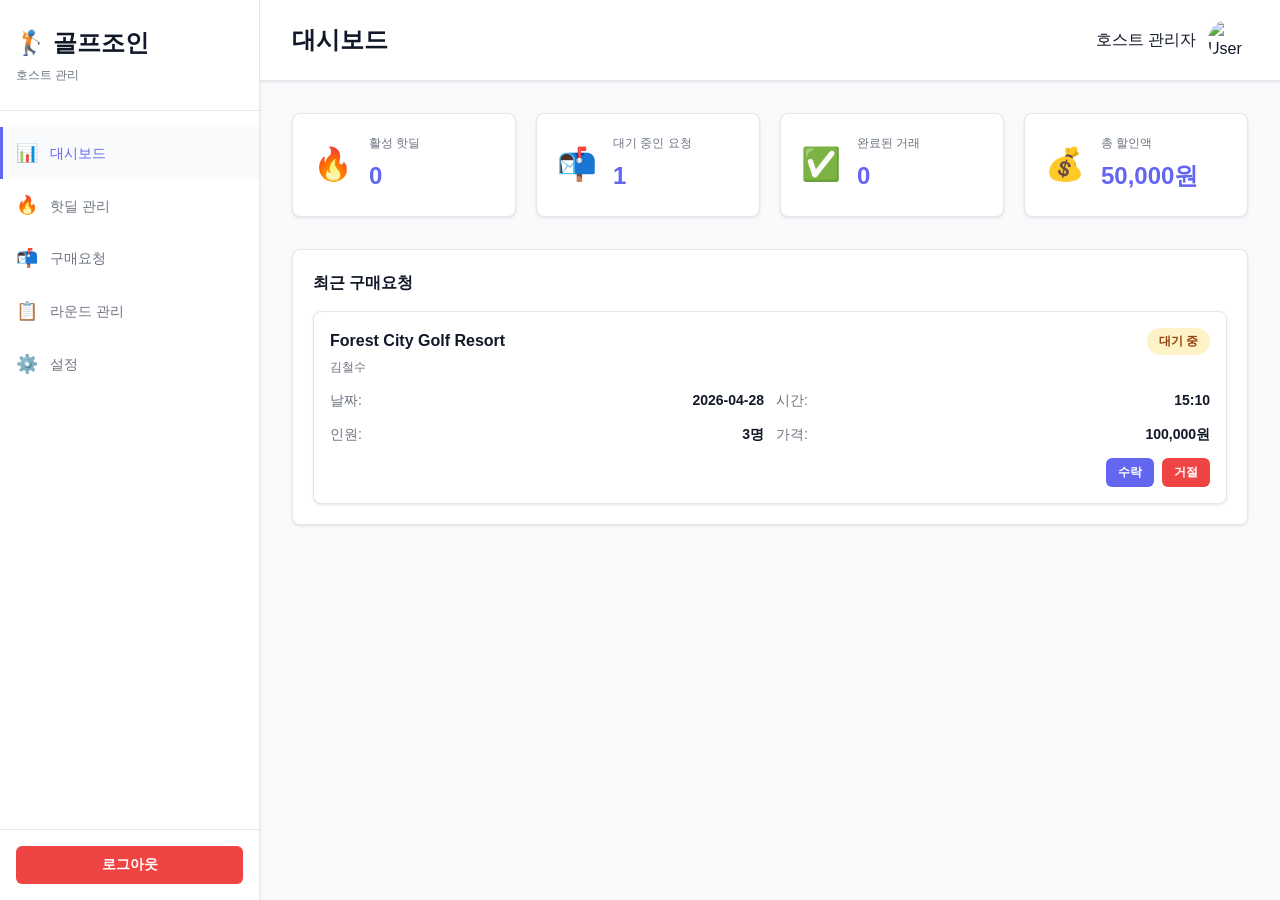
==== pages/index.html @ 5b8a66f3 "Initial commit: Golf Join Host Dashboard" ====
<!DOCTYPE html>
<html lang="ko">
<head>
    <meta charset="UTF-8">
    <meta name="viewport" content="width=device-width, initial-scale=1.0">
    <title>골프조인 - 호스트 관리 대시보드</title>
    <link rel="stylesheet" href="../styles/main.css">
</head>
<body>
    <div class="container">
        <!-- Sidebar Navigation -->
        <aside class="sidebar">
            <div class="sidebar-header">
                <h1 class="logo">🏌️ 골프조인</h1>
                <p class="subtitle">호스트 관리</p>
            </div>
            
            <nav class="sidebar-nav">
                <a href="#dashboard" class="nav-item active" data-page="dashboard">
                    <span class="icon">📊</span>
                    <span>대시보드</span>
                </a>
                <a href="#hotdeals" class="nav-item" data-page="hotdeals">
                    <span class="icon">🔥</span>
                    <span>핫딜 관리</span>
                </a>
                <a href="#requests" class="nav-item" data-page="requests">
                    <span class="icon">📬</span>
                    <span>구매요청</span>
                </a>
                <a href="#rounds" class="nav-item" data-page="rounds">
                    <span class="icon">📋</span>
                    <span>라운드 관리</span>
                </a>
                <a href="#settings" class="nav-item" data-page="settings">
                    <span class="icon">⚙️</span>
                    <span>설정</span>
                </a>
            </nav>

            <div class="sidebar-footer">
                <button id="logoutBtn" class="logout-btn">로그아웃</button>
            </div>
        </aside>

        <!-- Main Content -->
        <main class="main-content">
            <!-- Header -->
            <header class="header">
                <div class="header-left">
                    <h2 id="pageTitle">대시보드</h2>
                </div>
                <div class="header-right">
                    <div class="user-info">
                        <span id="userName">호스트</span>
                        <img id="userAvatar" src="https://via.placeholder.com/40" alt="User" class="avatar">
                    </div>
                </div>
            </header>

            <!-- Content Area -->
            <div class="content">
                <!-- Dashboard Page -->
                <div id="dashboard-page" class="page active">
                    <div class="stats-grid">
                        <div class="stat-card">
                            <div class="stat-icon">🔥</div>
                            <div class="stat-content">
                                <p class="stat-label">활성 핫딜</p>
                                <p class="stat-value" id="activeHotdeals">0</p>
                            </div>
                        </div>
                        <div class="stat-card">
                            <div class="stat-icon">📬</div>
                            <div class="stat-content">
                                <p class="stat-label">대기 중인 요청</p>
                                <p class="stat-value" id="pendingRequests">0</p>
                            </div>
                        </div>
                        <div class="stat-card">
                            <div class="stat-icon">✅</div>
                            <div class="stat-content">
                                <p class="stat-label">완료된 거래</p>
                                <p class="stat-value" id="completedDeals">0</p>
                            </div>
                        </div>
                        <div class="stat-card">
                            <div class="stat-icon">💰</div>
                            <div class="stat-content">
                                <p class="stat-label">총 할인액</p>
                                <p class="stat-value" id="totalDiscount">0원</p>
                            </div>
                        </div>
                    </div>

                    <div class="recent-section">
                        <h3>최근 구매요청</h3>
                        <div id="recentRequests" class="requests-list">
                            <p class="empty-state">구매요청이 없습니다</p>
                        </div>
                    </div>
                </div>

                <!-- Hotdeals Management Page -->
                <div id="hotdeals-page" class="page">
                    <div class="page-header">
                        <h3>핫딜 관리</h3>
                        <button id="addHotdealBtn" class="btn btn-primary">+ 새 핫딜 등록</button>
                    </div>
                    <div id="hotdealsList" class="hotdeals-list">
                        <p class="empty-state">등록된 핫딜이 없습니다</p>
                    </div>
                </div>

                <!-- Requests Management Page -->
                <div id="requests-page" class="page">
                    <div class="page-header">
                        <h3>구매요청 관리</h3>
                        <div class="filter-group">
                            <select id="statusFilter" class="filter-select">
                                <option value="">모든 상태</option>
                                <option value="pending">대기 중</option>
                                <option value="confirmed">확정됨</option>
                                <option value="cancelled">취소됨</option>
                            </select>
                        </div>
                    </div>
                    <div id="requestsList" class="requests-list">
                        <p class="empty-state">구매요청이 없습니다</p>
                    </div>
                </div>

                <!-- Rounds Management Page -->
                <div id="rounds-page" class="page">
                    <div class="page-header">
                        <h3>라운드 관리</h3>
                        <button id="addRoundBtn" class="btn btn-primary">+ 새 라운드 등록</button>
                    </div>
                    <div id="roundsList" class="rounds-list">
                        <p class="empty-state">등록된 라운드가 없습니다</p>
                    </div>
                </div>

                <!-- Settings Page -->
                <div id="settings-page" class="page">
                    <div class="settings-section">
                        <h3>계정 설정</h3>
                        <form id="settingsForm" class="settings-form">
                            <div class="form-group">
                                <label>호스트명</label>
                                <input type="text" id="hostName" class="form-input" placeholder="호스트명">
                            </div>
                            <div class="form-group">
                                <label>이메일</label>
                                <input type="email" id="hostEmail" class="form-input" placeholder="이메일">
                            </div>
                            <div class="form-group">
                                <label>연락처</label>
                                <input type="tel" id="hostPhone" class="form-input" placeholder="010-0000-0000">
                            </div>
                            <button type="submit" class="btn btn-primary">저장</button>
                        </form>
                    </div>
                </div>
            </div>
        </main>
    </div>

    <!-- Modal for adding hotdeal -->
    <div id="hotdealModal" class="modal">
        <div class="modal-content">
            <div class="modal-header">
                <h3>새 핫딜 등록</h3>
                <button class="modal-close">&times;</button>
            </div>
            <form id="hotdealForm" class="modal-form">
                <div class="form-group">
                    <label>골프장명 *</label>
                    <input type="text" id="courseName" class="form-input" required>
                </div>
                <div class="form-group">
                    <label>위치 *</label>
                    <input type="text" id="courseLocation" class="form-input" required>
                </div>
                <div class="form-row">
                    <div class="form-group">
                        <label>날짜 *</label>
                        <input type="date" id="hotdealDate" class="form-input" required>
                    </div>
                    <div class="form-group">
                        <label>시간 *</label>
                        <input type="time" id="hotdealTime" class="form-input" required>
                    </div>
                </div>
                <div class="form-row">
                    <div class="form-group">
                        <label>원가 *</label>
                        <input type="number" id="originalPrice" class="form-input" placeholder="0" required>
                    </div>
                    <div class="form-group">
                        <label>할인가 *</label>
                        <input type="number" id="discountedPrice" class="form-input" placeholder="0" required>
                    </div>
                </div>
                <div class="form-row">
                    <div class="form-group">
                        <label>최소인원 *</label>
                        <input type="number" id="minPlayers" class="form-input" value="1" required>
                    </div>
                    <div class="form-group">
                        <label>최대인원 *</label>
                        <input type="number" id="maxPlayers" class="form-input" value="4" required>
                    </div>
                </div>
                <div class="form-group">
                    <label>설명</label>
                    <textarea id="hotdealDescription" class="form-input" rows="3" placeholder="핫딜 설명"></textarea>
                </div>
                <div class="modal-footer">
                    <button type="button" class="btn btn-secondary" id="cancelHotdealBtn">취소</button>
                    <button type="submit" class="btn btn-primary">등록</button>
                </div>
            </form>
        </div>
    </div>

    <script src="../scripts/main.js"></script>
</body>
</html>
---- styles/main.css ----
* {
    margin: 0;
    padding: 0;
    box-sizing: border-box;
}

:root {
    --primary-color: #6366F1;
    --secondary-color: #8B5CF6;
    --success-color: #10B981;
    --warning-color: #F59E0B;
    --danger-color: #EF4444;
    --background-color: #F9FAFB;
    --surface-color: #FFFFFF;
    --text-primary: #111827;
    --text-secondary: #6B7280;
    --border-color: #E5E7EB;
    --shadow: 0 1px 3px rgba(0, 0, 0, 0.1);
}

body {
    font-family: -apple-system, BlinkMacSystemFont, 'Segoe UI', Roboto, 'Helvetica Neue', Arial, sans-serif;
    background-color: var(--background-color);
    color: var(--text-primary);
    line-height: 1.6;
}

.container {
    display: flex;
    height: 100vh;
}

/* Sidebar */
.sidebar {
    width: 260px;
    background-color: var(--surface-color);
    border-right: 1px solid var(--border-color);
    display: flex;
    flex-direction: column;
    box-shadow: var(--shadow);
}

.sidebar-header {
    padding: 24px 16px;
    border-bottom: 1px solid var(--border-color);
}

.logo {
    font-size: 24px;
    font-weight: 700;
    margin-bottom: 4px;
}

.subtitle {
    font-size: 12px;
    color: var(--text-secondary);
}

.sidebar-nav {
    flex: 1;
    padding: 16px 0;
    overflow-y: auto;
}

.nav-item {
    display: flex;
    align-items: center;
    gap: 12px;
    padding: 12px 16px;
    color: var(--text-secondary);
    text-decoration: none;
    transition: all 0.2s;
    cursor: pointer;
    font-size: 14px;
}

.nav-item:hover {
    background-color: var(--background-color);
    color: var(--primary-color);
}

.nav-item.active {
    background-color: var(--background-color);
    color: var(--primary-color);
    border-left: 3px solid var(--primary-color);
    padding-left: 13px;
}

.nav-item .icon {
    font-size: 18px;
}

.sidebar-footer {
    padding: 16px;
    border-top: 1px solid var(--border-color);
}

.logout-btn {
    width: 100%;
    padding: 10px 16px;
    background-color: var(--danger-color);
    color: white;
    border: none;
    border-radius: 6px;
    cursor: pointer;
    font-size: 14px;
    font-weight: 600;
    transition: background-color 0.2s;
}

.logout-btn:hover {
    background-color: #DC2626;
}

/* Main Content */
.main-content {
    flex: 1;
    display: flex;
    flex-direction: column;
    overflow: hidden;
}

.header {
    background-color: var(--surface-color);
    border-bottom: 1px solid var(--border-color);
    padding: 20px 32px;
    display: flex;
    justify-content: space-between;
    align-items: center;
    box-shadow: var(--shadow);
}

.header-left h2 {
    font-size: 24px;
    font-weight: 700;
}

.header-right {
    display: flex;
    align-items: center;
}

.user-info {
    display: flex;
    align-items: center;
    gap: 12px;
}

.avatar {
    width: 40px;
    height: 40px;
    border-radius: 50%;
    object-fit: cover;
}

.content {
    flex: 1;
    overflow-y: auto;
    padding: 32px;
}

.page {
    display: none;
}

.page.active {
    display: block;
}

/* Stats Grid */
.stats-grid {
    display: grid;
    grid-template-columns: repeat(auto-fit, minmax(200px, 1fr));
    gap: 20px;
    margin-bottom: 32px;
}

.stat-card {
    background-color: var(--surface-color);
    border: 1px solid var(--border-color);
    border-radius: 8px;
    padding: 20px;
    display: flex;
    align-items: center;
    gap: 16px;
    box-shadow: var(--shadow);
    transition: transform 0.2s;
}

.stat-card:hover {
    transform: translateY(-2px);
}

.stat-icon {
    font-size: 32px;
}

.stat-content {
    flex: 1;
}

.stat-label {
    font-size: 12px;
    color: var(--text-secondary);
    margin-bottom: 4px;
}

.stat-value {
    font-size: 24px;
    font-weight: 700;
    color: var(--primary-color);
}

/* Page Header */
.page-header {
    display: flex;
    justify-content: space-between;
    align-items: center;
    margin-bottom: 24px;
}

.page-header h3 {
    font-size: 20px;
    font-weight: 700;
}

.filter-group {
    display: flex;
    gap: 12px;
}

.filter-select {
    padding: 8px 12px;
    border: 1px solid var(--border-color);
    border-radius: 6px;
    background-color: var(--surface-color);
    font-size: 14px;
    cursor: pointer;
}

/* Buttons */
.btn {
    padding: 10px 16px;
    border: none;
    border-radius: 6px;
    font-size: 14px;
    font-weight: 600;
    cursor: pointer;
    transition: all 0.2s;
}

.btn-primary {
    background-color: var(--primary-color);
    color: white;
}

.btn-primary:hover {
    background-color: #4F46E5;
    transform: translateY(-1px);
}

.btn-secondary {
    background-color: var(--background-color);
    color: var(--text-primary);
    border: 1px solid var(--border-color);
}

.btn-secondary:hover {
    background-color: #F3F4F6;
}

.btn-danger {
    background-color: var(--danger-color);
    color: white;
}

.btn-danger:hover {
    background-color: #DC2626;
}

/* Lists */
.hotdeals-list,
.requests-list,
.rounds-list {
    display: grid;
    gap: 16px;
}

.hotdeal-item,
.request-item,
.round-item {
    background-color: var(--surface-color);
    border: 1px solid var(--border-color);
    border-radius: 8px;
    padding: 16px;
    box-shadow: var(--shadow);
}

.item-header {
    display: flex;
    justify-content: space-between;
    align-items: flex-start;
    margin-bottom: 12px;
}

.item-title {
    font-size: 16px;
    font-weight: 600;
    color: var(--text-primary);
}

.item-status {
    display: inline-block;
    padding: 4px 12px;
    border-radius: 20px;
    font-size: 12px;
    font-weight: 600;
}

.status-pending {
    background-color: #FEF3C7;
    color: #92400E;
}

.status-confirmed {
    background-color: #D1FAE5;
    color: #065F46;
}

.status-cancelled {
    background-color: #FEE2E2;
    color: #7F1D1D;
}

.item-details {
    display: grid;
    grid-template-columns: repeat(2, 1fr);
    gap: 12px;
    margin-bottom: 12px;
    font-size: 14px;
}

.detail-row {
    display: flex;
    justify-content: space-between;
}

.detail-label {
    color: var(--text-secondary);
}

.detail-value {
    font-weight: 600;
    color: var(--text-primary);
}

.item-actions {
    display: flex;
    gap: 8px;
    justify-content: flex-end;
}

.item-actions .btn {
    padding: 6px 12px;
    font-size: 12px;
}

.empty-state {
    text-align: center;
    padding: 40px 20px;
    color: var(--text-secondary);
    font-size: 14px;
}

/* Recent Section */
.recent-section {
    background-color: var(--surface-color);
    border: 1px solid var(--border-color);
    border-radius: 8px;
    padding: 20px;
    box-shadow: var(--shadow);
}

.recent-section h3 {
    font-size: 16px;
    font-weight: 600;
    margin-bottom: 16px;
}

/* Modal */
.modal {
    display: none;
    position: fixed;
    top: 0;
    left: 0;
    width: 100%;
    height: 100%;
    background-color: rgba(0, 0, 0, 0.5);
    z-index: 1000;
    align-items: center;
    justify-content: center;
}

.modal.active {
    display: flex;
}

.modal-content {
    background-color: var(--surface-color);
    border-radius: 8px;
    box-shadow: 0 10px 40px rgba(0, 0, 0, 0.2);
    max-width: 500px;
    width: 90%;
    max-height: 90vh;
    overflow-y: auto;
}

.modal-header {
    display: flex;
    justify-content: space-between;
    align-items: center;
    padding: 20px;
    border-bottom: 1px solid var(--border-color);
}

.modal-header h3 {
    font-size: 18px;
    font-weight: 600;
}

.modal-close {
    background: none;
    border: none;
    font-size: 24px;
    cursor: pointer;
    color: var(--text-secondary);
}

.modal-form {
    padding: 20px;
}

.modal-footer {
    display: flex;
    gap: 12px;
    justify-content: flex-end;
    padding: 20px;
    border-top: 1px solid var(--border-color);
}

/* Forms */
.form-group {
    margin-bottom: 16px;
}

.form-row {
    display: grid;
    grid-template-columns: repeat(2, 1fr);
    gap: 12px;
}

.form-group label {
    display: block;
    font-size: 14px;
    font-weight: 600;
    margin-bottom: 6px;
    color: var(--text-primary);
}

.form-input {
    width: 100%;
    padding: 10px 12px;
    border: 1px solid var(--border-color);
    border-radius: 6px;
    font-size: 14px;
    font-family: inherit;
    transition: border-color 0.2s;
}

.form-input:focus {
    outline: none;
    border-color: var(--primary-color);
    box-shadow: 0 0 0 3px rgba(99, 102, 241, 0.1);
}

.settings-form {
    max-width: 500px;
}

/* Responsive */
@media (max-width: 768px) {
    .container {
        flex-direction: column;
    }

    .sidebar {
        width: 100%;
        height: auto;
        flex-direction: row;
        border-right: none;
        border-bottom: 1px solid var(--border-color);
    }

    .sidebar-header {
        flex: 1;
        border-bottom: none;
        border-right: 1px solid var(--border-color);
    }

    .sidebar-nav {
        display: flex;
        flex: 1;
        padding: 0;
        overflow-x: auto;
    }

    .nav-item {
        white-space: nowrap;
        flex: 1;
    }

    .sidebar-footer {
        display: none;
    }

    .main-content {
        height: calc(100vh - 80px);
    }

    .stats-grid {
        grid-template-columns: repeat(2, 1fr);
    }

    .item-details {
        grid-template-columns: 1fr;
    }
}
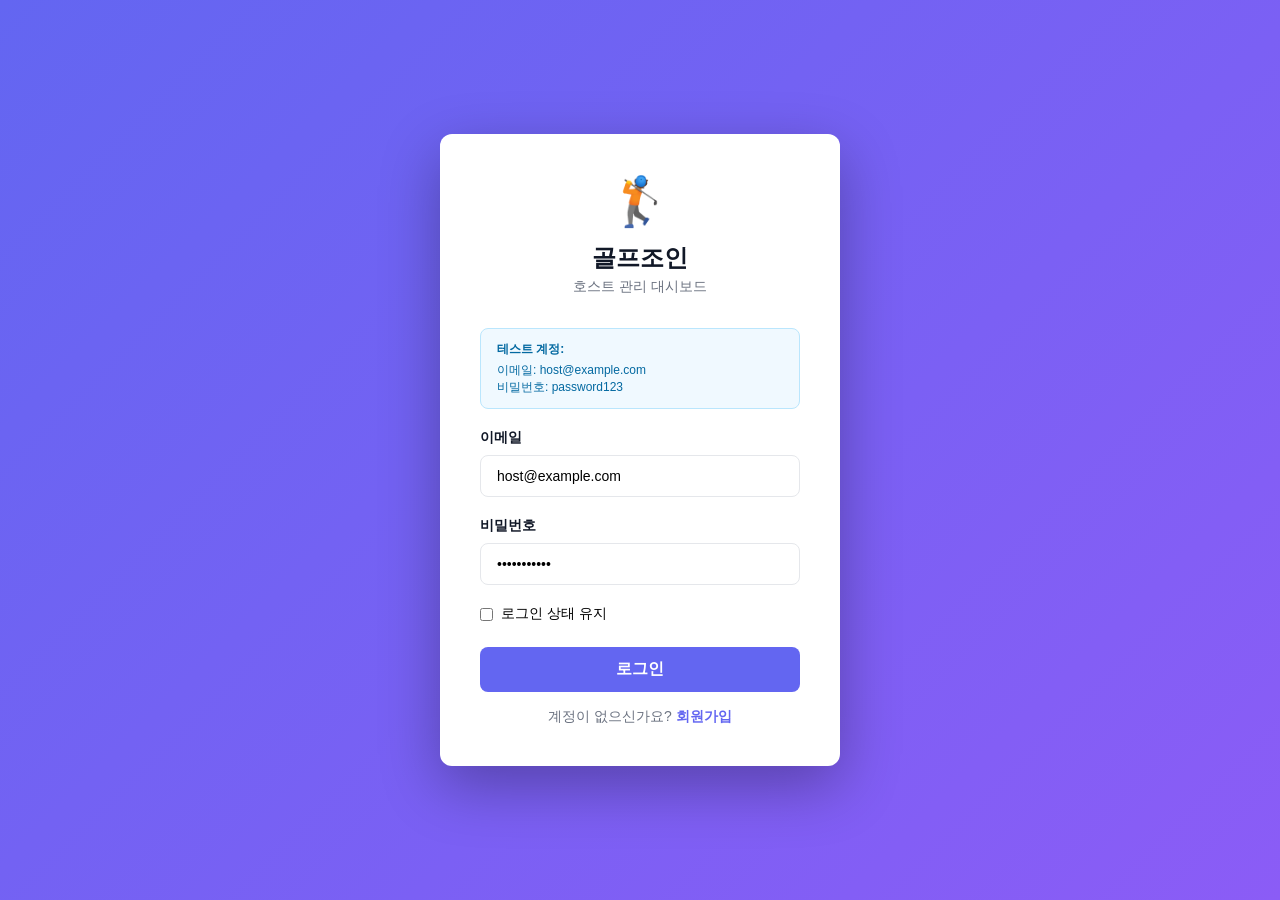
==== commit 852bdc63: "Fix: Update time input UI from native time to dropdown selectors for better UX" ====
--- a/pages/index.html
+++ b/pages/index.html
@@ -187,9 +187,19 @@
                         <label>날짜 *</label>
                         <input type="date" id="hotdealDate" class="form-input" required>
                     </div>
+                </div>
+                <div class="form-row">
                     <div class="form-group">
                         <label>시간 *</label>
-                        <input type="time" id="hotdealTime" class="form-input" required>
+                        <div style="display: flex; gap: 10px; align-items: center;">
+                            <select id="hotdealHour" class="form-input" style="flex: 1;" required>
+                                <option value="">시간 선택</option>
+                            </select>
+                            <span style="font-size: 18px; font-weight: bold;">:</span>
+                            <select id="hotdealMinute" class="form-input" style="flex: 1;" required>
+                                <option value="">분 선택</option>
+                            </select>
+                        </div>
                     </div>
                 </div>
                 <div class="form-row">
